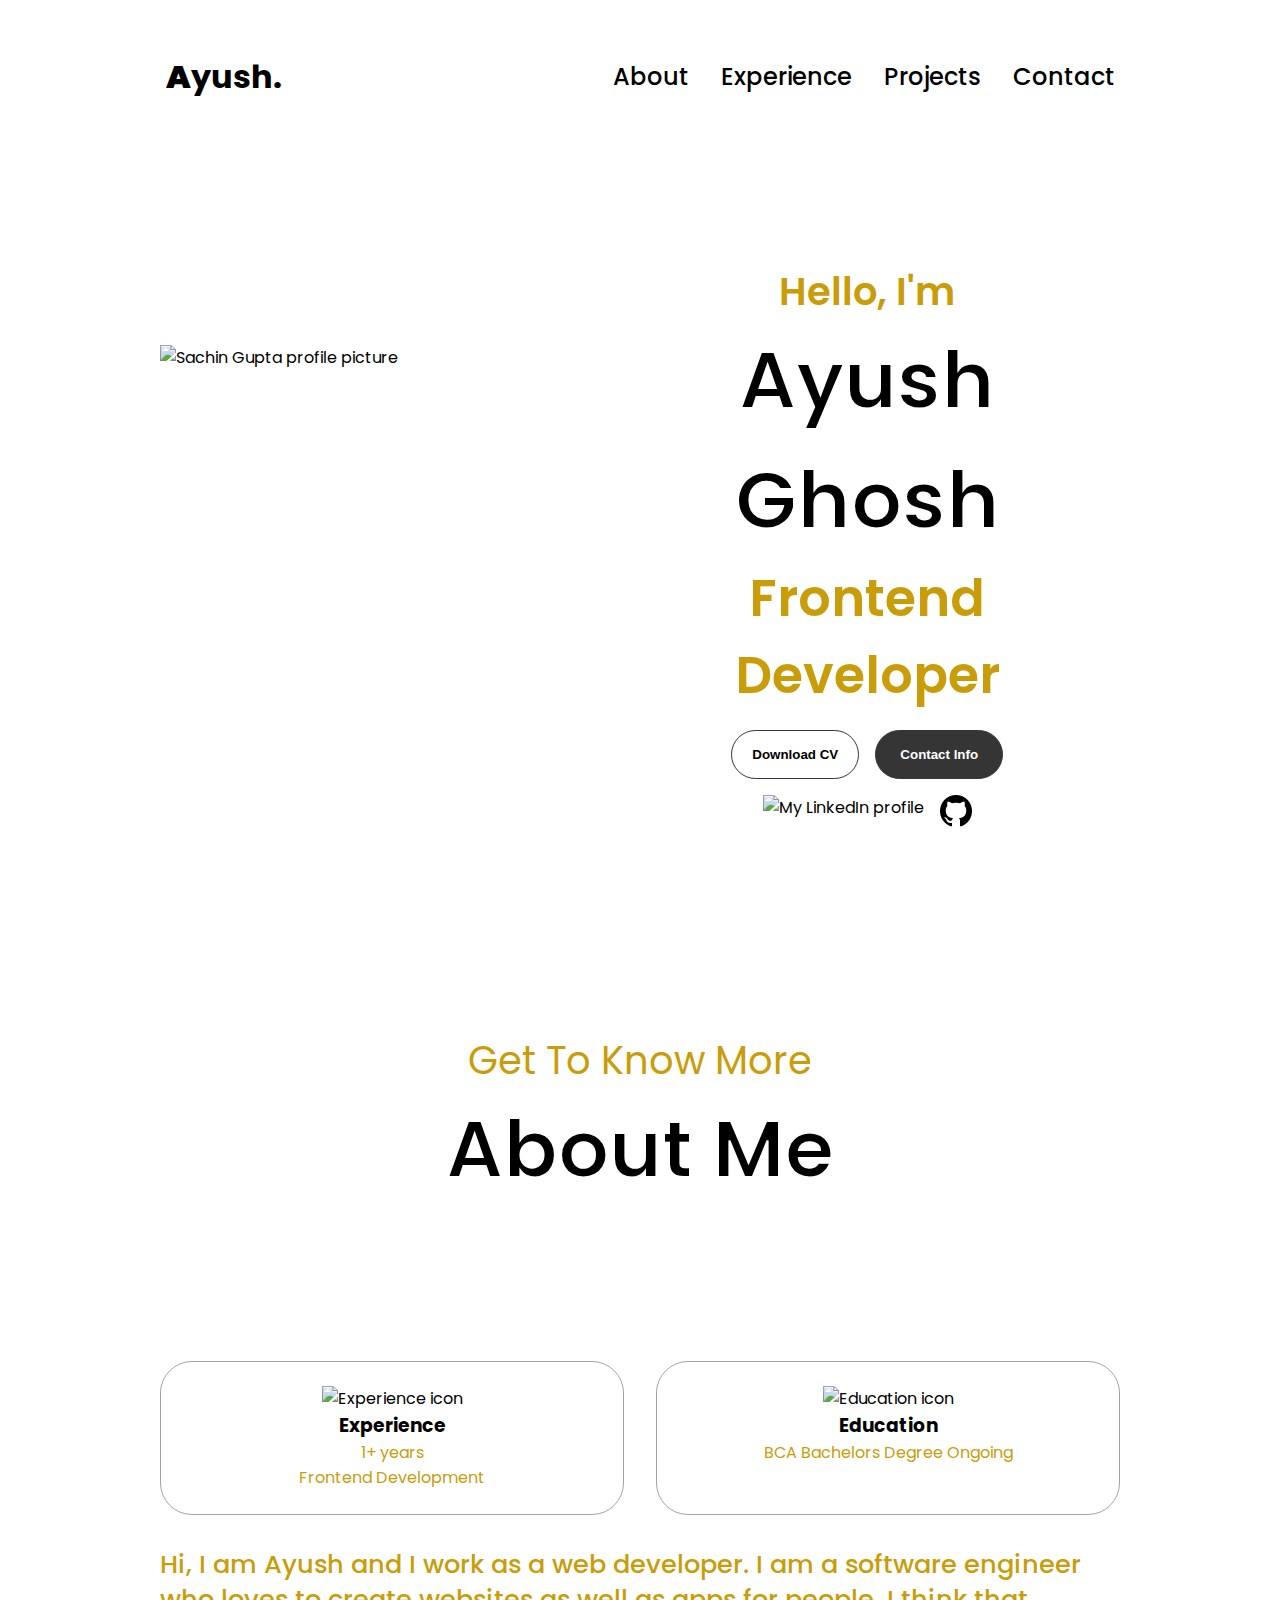
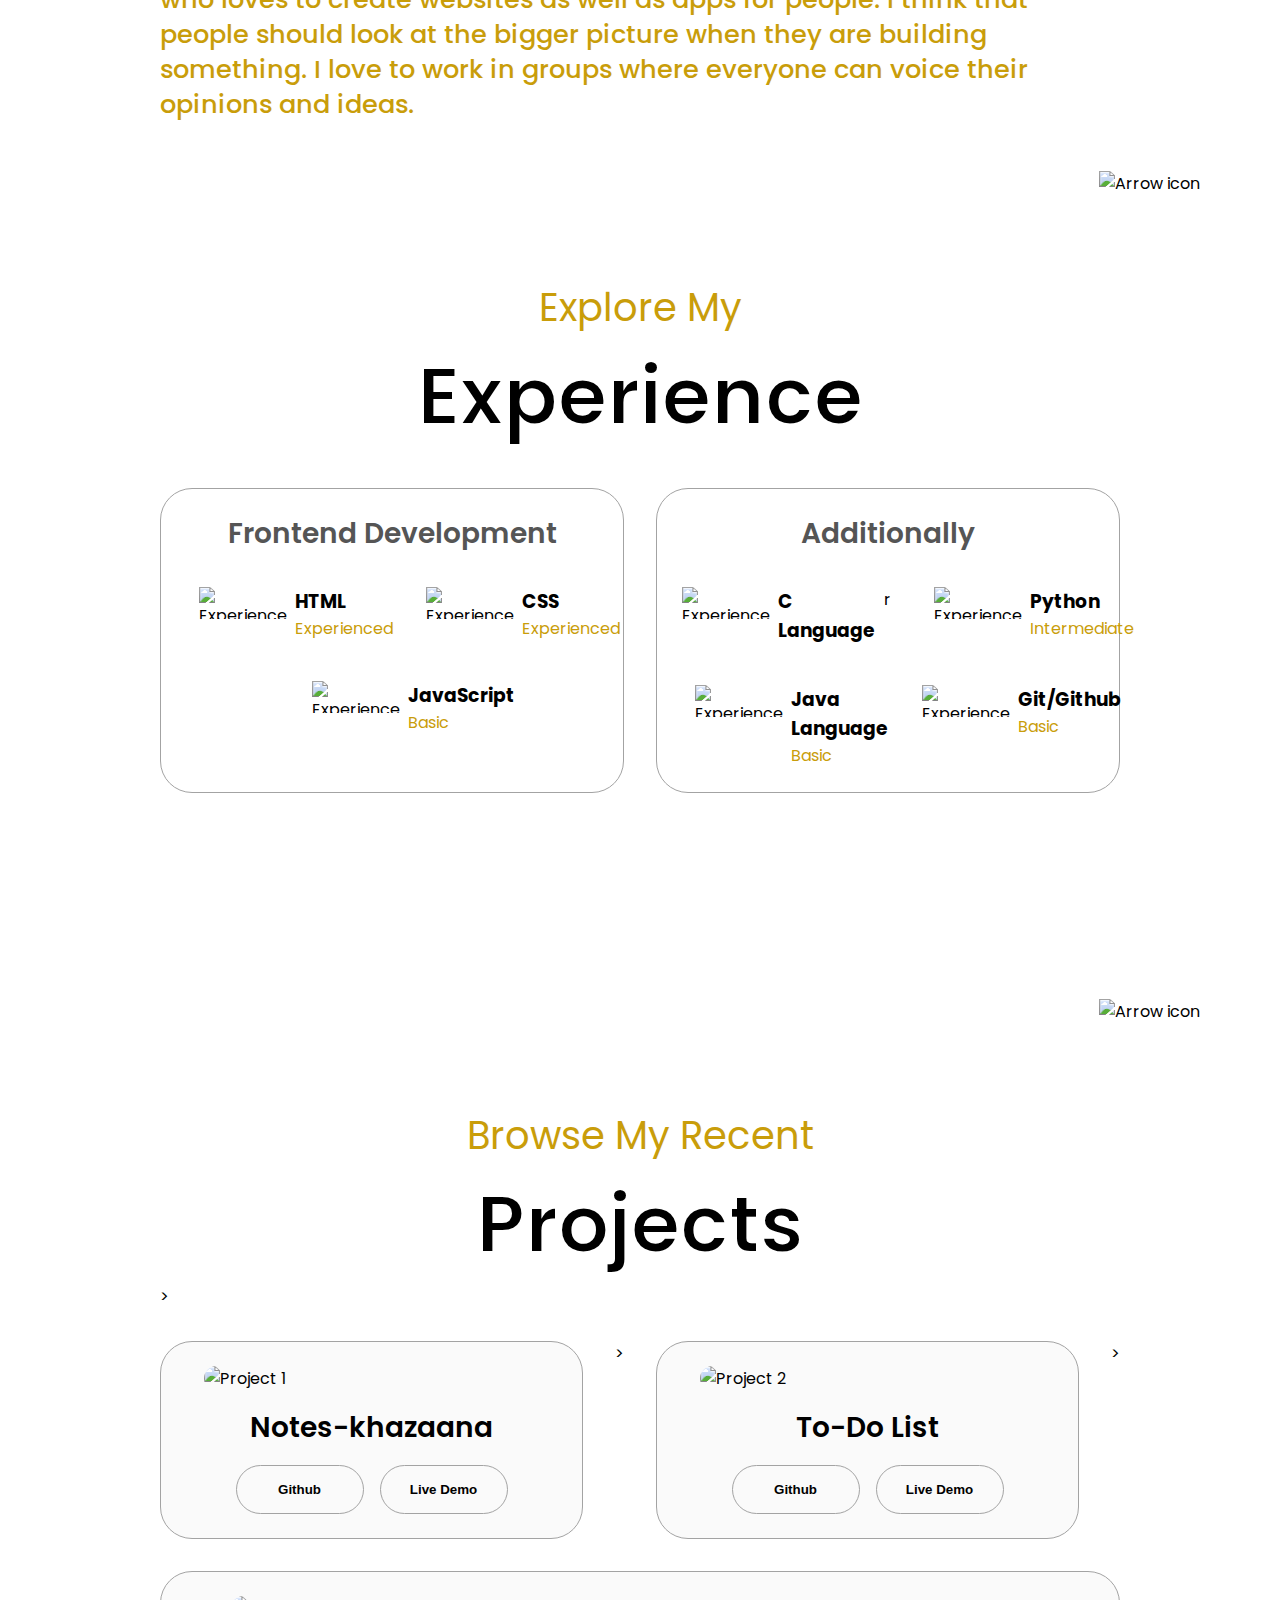
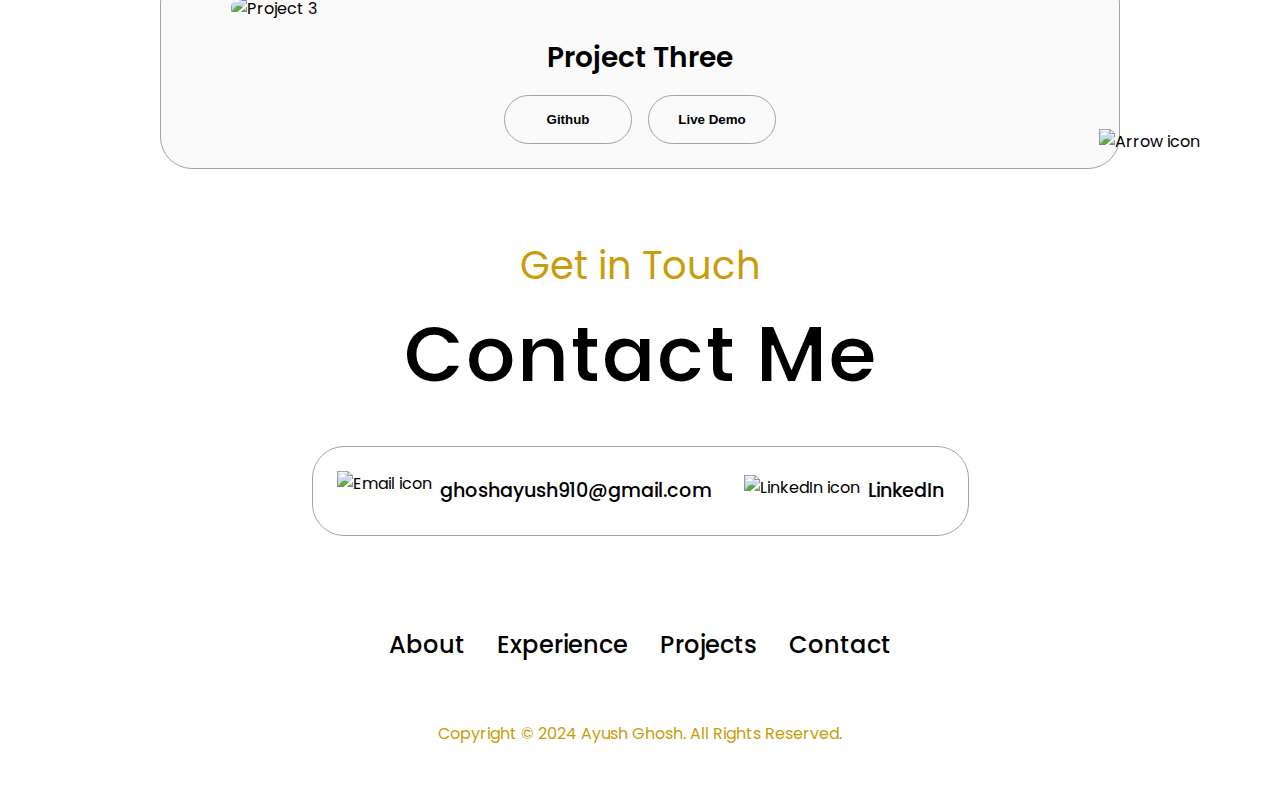
==== index.html @ 31e2c4da "Add files via upload" ====
<!DOCTYPE html>
<html lang="en">
  <head>
    <meta charset="UTF-8" />
    <meta http-equiv="X-UA-Compatible" content="IE=edge" />
    <meta name="viewport" content="width=device-width, initial-scale=1.0" />
    <title>My Portfolio</title>
    <link rel="stylesheet" href="style.css" />
    <link rel="stylesheet" href="mediaqueries.css" />
  </head>
  <body>
    <nav id="desktop-nav">
      <!-- <img  src="image2/protfolio.png" alt="logo"> -->
      <div class="logo"><b>A</b>yush.</div>
      <div>
        <ul class="nav-links">
          <li><a href="#about">About</a></li>
          <li><a href="#experience">Experience</a></li>
          <li><a href="#projects">Projects</a></li>
          <li><a href="#contact">Contact</a></li>
        </ul>
      </div>
    </nav>
    <nav id="hamburger-nav">
      <div class="logo"><b>A</b>yush.</div>
      <div class="hamburger-menu">
        <div class="hamburger-icon" onclick="toggleMenu()">
          <span></span>
          <span></span>
          <span></span>
        </div>
        <div class="menu-links">
          <li><a href="#about" onclick="toggleMenu()">About</a></li>
          <li><a href="#experience" onclick="toggleMenu()">Experience</a></li>
          <li><a href="#projects" onclick="toggleMenu()">Projects</a></li>
          <li><a href="#contact" onclick="toggleMenu()">Contact</a></li>
        </div>
      </div>
    </nav>
    <section id="profile">
      <div class="section__pic-container">
        <img src="image2/logo3.png" alt="Sachin Gupta profile picture" />
      </div>
      <div class="section__text">
        <p class="section__text__p1">Hello, I'm</p>
        <h1 class="title">Ayush Ghosh</h1>
        <p class="section__text__p2">Frontend Developer</p>
        <div class="btn-container">
          <button
            class="btn btn-color-2"
            onclick="window.open()"  >
            Download CV
          </button>
          <button class="btn btn-color-1" onclick="location.href='./#contact'">
            Contact Info
          </button>
        </div>
        <div id="socials-container">
          <img
            src="linkedin.png"
            alt="My LinkedIn profile"
            class="icon"
            onclick="location.href='https://linkedin.com/in/ayush-ghosh-9659772b0'"
          />
          <img
            src="github.png"
            alt="My Github profile"
            class="icon"
            onclick="location.href='https://github.com/ayushghosh-123'"
          />
        </div>
      </div>
    </section>
    <section id="about">
      <p class="section__text__p1">Get To Know More</p>
      <h1 class="title">About Me</h1>
      <div class="section-container">
        <div class="about-details-container">
          <div class="about-containers">
            <div class="details-container">
              <img
                src="experience.png"
                alt="Experience icon"
                class="icon"
              />
              <h3>Experience</h3>
              <p>1+ years <br />Frontend Development</p>
            </div>
            <div class="details-container">
              <img
                src="education.png"
                alt="Education icon"
                class="icon"
              />
              <h3>Education</h3>
              <p> BCA Bachelors Degree Ongoing</p>
            </div>
          </div>
          <div class="text-container">
            <p>
              Hi, I am Ayush and I work as a web developer. I am a software engineer who loves to create websites as well as apps for people. I think that people should look at the bigger picture when they are building something. I love to work in groups where everyone can voice their opinions and ideas.
            </p>
          </div>
        </div>
      </div>
      <img
        src="arrow.png"
        alt="Arrow icon"
        class="icon arrow"
        onclick="location.href='./#experience'"
      />
    </section>
    <section id="experience">
      <p class="section__text__p1">Explore My</p>
      <h1 class="title">Experience</h1>
      <div class="experience-details-container">
        <div class="about-containers">
          <div class="details-container">
            <h2 class="experience-sub-title">Frontend Development</h2>
            <div class="article-container">
              <article>
                <img
                  src="image2/html-5 (1).png"
                  alt="Experience icon"
                  class="icon"
                />
                <div>
                  <h3>HTML</h3>
                  <p>Experienced</p>
                </div>
              </article>
              <article>
                <img
                  src="image2/css.png"
                  alt="Experience icon"
                  class="icon"
                />
                <div>
                  <h3>CSS</h3>
                  <p>Experienced</p>
                </div>
              </article>
              <article>
                <img
                  src="image2/javascript.png"
                  alt="Experience icon"
                  class="icon"
                />
                <div>
                  <h3>JavaScript</h3>
                  <p>Basic</p>
                </div>
              </article>
            </div>
          </div>
          <div class="details-container">
            <h2 class="experience-sub-title">Additionally</h2>
            <div class="article-container">
              <article>
                <img
                  src="image2/cprogram.png"
                  alt="Experience icon"
                  class="icon"
                />
                <div>
                  <h3>C Language</h3>
                </div>
              </article>r
              <article>
                <img
                  src="image2/python.png"
                  alt="Experience icon"
                  class="icon"
                />
                <div>
                  <h3>Python</h3>
                  <p>Intermediate</p>
                </div>
              </article>
              <article>
                <img
                  src="image2/java.webp"
                  alt="Experience icon"
                  class="icon"
                />
                <div>
                  <h3>Java Language</h3>
                  <p>Basic</p>
                </div>
              </article>
              <article>
                <img
                  src="image2/github.png"
                  alt="Experience icon"
                  class="icon"
                />
                <div>
                  <h3>Git/Github</h3>
                  <p>Basic</p>
                </div>
              </article>
            </div>
          </div>
        </div>
      </div>
      <img
        src="arrow.png"
        alt="Arrow icon"
        class="icon arrow"
        onclick="location.href='./#projects'"
      />
    </section>
    <section id="projects">
      <p class="section__text__p1">Browse My Recent</p>
      <h1 class="title">Projects</h1>
        
      <!--Project 1-->>
      
      <div class="experience-details-container">
        <div class="about-containers">
          <div class="details-container color-container">
            <div class="article-container">
              <img
                src="image2/project2.png"
                alt="Project 1"
                class="project-img"
              />
            </div>
            <h2 class="experience-sub-title project-title">Notes-khazaana</h2>
            <div class="btn-container">
              <button
                class="btn btn-color-2 project-btn"
                onclick="location.href='https://github.com/ayushghosh-123/notes-khazaana?tab=readme-ov-file'"
              >
                Github
              </button>
              <button
                class="btn btn-color-2 project-btn"
                onclick="location.href='https://notes-khazaana.onrender.com/'"
              >
                Live Demo
              </button>
            </div>
          </div>

            <!--Project 2-->>
          
          <div class="details-container color-container">
            <div class="article-container">
              <img
                src="image2/project3.webp"
                alt="Project 2"
                class="project-img"
              />
            </div>
            <h2 class="experience-sub-title project-title">To-Do List</h2>
            <div class="btn-container">
              <button
                class="btn btn-color-2 project-btn"
                onclick="location.href='https://github.com/ayushghosh-123/daily-work'"
              >
                Github
              </button>
              <button
                class="btn btn-color-2 project-btn"
                onclick="location.href='https://daily-work-1.onrender.com'"
              >
                Live Demo
              </button>
            </div>
          </div>

            <!--Project 3-->>

          <div class="details-container color-container">
            <div class="article-container">
              <img
                src="WhatsApp Image 2024-02-17 at 21.38.02_b5d3cdd1.jpg"
                alt="Project 3"
                class="project-img"
              />
            </div>
            <h2 class="experience-sub-title project-title">Project Three</h2>
            <div class="btn-container">
              <button
                class="btn btn-color-2 project-btn"
                onclick="location.href='https://github.com/Sachin08112004/my-portfolio.git'"
              >
                Github
              </button>
              <button
                class="btn btn-color-2 project-btn"
                onclick="location.href='https://sachin08112004.github.io/My-Portfolio/'"
              >
                Live Demo
              </button>
            </div>
          </div>
        </div>
      </div>
      <img
        src="arrow.png"
        alt="Arrow icon"
        class="icon arrow"
        onclick="location.href='./#contact'"
      />
    </section>
   
    <section id="contact">
      <p class="section__text__p1">Get in Touch</p>
      <h1 class="title">Contact Me</h1>
      <div class="contact-info-upper-container">
        <div class="contact-info-container">
          <img
            src="email.png"
            alt="Email icon"
            class="icon contact-icon email-icon"
          />
          <p><a href="mailto:codeayush2190@gmail.com">ghoshayush910@gmail.com</a></p>
        </div>
        <div class="contact-info-container">
          <img
            src="linkedin.png"
            alt="LinkedIn icon"
            class="icon contact-icon"
          />
          <p><a href="https://www.linkedin.com/in/ayush-ghosh-9659772b0/">LinkedIn</a></p>
        </div>
      </div>
    </section>
    <footer>
      <nav>
        <div class="nav-links-container">
          <ul class="nav-links">
            <li><a href="#about">About</a></li>
            <li><a href="#experience">Experience</a></li>
            <li><a href="#projects">Projects</a></li>
            <li><a href="#contact">Contact</a></li>
          </ul>
        </div>
      </nav>
      <p>Copyright &#169; 2024 Ayush Ghosh. All Rights Reserved.</p>
    </footer>
    <script src="script.js"></script>
  </body>
</html>
---- style.css ----
/* GENERAL */

@import url("https://fonts.googleapis.com/css2?family=Poppins:wght@300;400;500;600&display=swap");

* {
  margin: 0;
  padding: 0;
  box-sizing: border-box;
}

body {
  font-family: "Poppins", sans-serif;
  background-color: white;
  /* background: linear-gradient(rgba(139, 41, 196, 0.796),rgb(29, 47, 128)) */

}

html {
  scroll-behavior: smooth;
}

p {
  color: rgb(201, 157, 10);
}

/* TRANSITION */

a,
.btn {
  transition: all 300ms ease;
}

/* DESKTOP NAV */

nav,
.nav-links {
  display: flex;
}

nav {
  justify-content: space-around;
  align-items: center;
  height: 17vh;
}

.nav-links {
  gap: 2rem;
  list-style: none;
  font-size: 1.5rem;
}

a {
  color: black;
  text-decoration: none;
  text-decoration-color: white;
  font-weight: 500;
  
}

a:hover {
  /* text-shadow: 3px 3px 5px rgba(165, 13, 13, 0.775); */
  text-underline-offset: 1rem;
  text-decoration-color: rgb(181, 181, 181);
}

.logo {
  font-size: 2rem;
  font-weight: bold;

}



/* HAMBURGER MENU */

#hamburger-nav {
  display: none;
}

.hamburger-menu {
  position: relative;
  display: inline-block;
}

.hamburger-icon {
  display: flex;
  flex-direction: column;
  justify-content: space-between;
  height: 24px;
  width: 30px;
  cursor: pointer;
}

.hamburger-icon span {
  width: 100%;
  height: 2px;
  background-color: black;
  transition: all 0.3 ease-in-out;
}

.menu-links {
  position: absolute;
  top: 100%;
  right: 0;
  background-color: white;
  width: fit-content;
  max-height: 0;
  overflow: hidden;
  transition: all 0.3 ease-in-out;
}

.menu-links a {
  display: block;
  padding: 10px;
  text-align: center;
  font-size: 1.5rem;
  color: black;
  text-decoration: none;
  transition: all 0.3 ease-in-out;
}

.menu-links li {
  list-style: none;
}

.menu-links.open {
  max-height: 300px;
}

.hamburger-icon.open span:first-child {
  transform: rotate(45deg) translate(10px, 5px);
}

.hamburger-icon.open span:nth-child(2) {
  opacity: 0;
}

.hamburger-icon.open span:last-child {
  transform: rotate(-45deg) translate(10px, -5px);
}

.hamburger-icon span:first-child {
  transform: none;
}

.hamburger-icon span:first-child {
  opacity: 1;
}

.hamburger-icon span:first-child {
  transform: none;
}

/* SECTIONS */

section {
  padding-top: 4vh;
  height: 92vh;
  margin: 0 10rem;
  box-sizing: border-box;
  min-height: fit-content;
}

.section-container {
  display: flex;
}

/* PROFILE SECTION */

#profile {
  display: flex;
  justify-content: center;
  gap: 5rem;
  height: 80vh;
}



.section__pic-container {
  display: flex;
  height: 400px;
  width: 400px;
  border-radius: 70%;
  margin: auto 0;
}
.section__pic-container::after {
  content:'';
  position:absolute;
  width:400px ;
  translate: -50%  -50%;
}

.section__text {
  align-self: center;
  text-align: center;
}

.section__text p {
  font-weight: 600;
}

.section__text__p1 {
  text-align: center;
  font-size: 3vw;
}

.section__text__p2 {
  font-size: 4vw;
  margin-bottom: 1rem;
}

.title {
  font-size: 5rem;
  text-align: center;
  font-weight: 600;
  -webkit-text-stroke: 2px white ;
}

/* .title:hover {
  text-shadow: 3px 3px rgba(226, 132, 25, 0.877), 0 0 25px orange, 0 0 5px darkorange;
} */

.section__text__p2:hover {
  -webkit-text-stroke: 2px black;
  color: transparent;
  font-weight: 600;
  transition: 0.5s;
}

#socials-container {
  display: flex;
  justify-content: center;
  margin-top: 1rem;
  gap: 1rem;
}

/* ICONS */

.icon {
  cursor: pointer;
  height: 2rem;
}

/* BUTTONS */

.btn-container {
  display: flex;
  justify-content: center;
  gap: 1rem;
}

.btn {
  font-weight: 600;
  transition: all 300ms ease;
  padding: 1rem;
  width: 8rem;
  border-radius: 2rem;
}

.btn-color-1,
.btn-color-2 {
  border: rgb(53, 53, 53) 0.1rem solid;
}

.btn-color-1:hover,
.btn-color-2:hover {
  cursor: pointer;
}

.btn-color-1,
.btn-color-2:hover {
  background: rgb(53, 53, 53);
  color: white;
}

.btn-color-1:hover {
  background: rgb(0, 0, 0);
}

.btn-color-2 {
  background: none;
}

.btn-color-2:hover {
  border: rgb(255, 255, 255) 0.1rem solid;
}

.btn-container {
  gap: 1rem;
}

/* ABOUT SECTION */

#about {
  position: relative;
}

.about-containers {
  gap: 2rem;
  margin-bottom: 2rem;
  margin-top: 2rem;
}

.about-details-container {
  justify-content: center;
  flex-direction: column;
}

.about-details-container .text-container {
  font-size: 2vw;
  font-weight: 500;
  line-height: 35px;
}

.about-containers,
.about-details-container {
  display: flex;
}

.about-pic {
  border-radius: 2rem;
}

.arrow {
  position: absolute;
  right: -5rem;
  bottom: 2.5rem;
}

.details-container {
  padding: 1.5rem;
  flex: 1;
  background: white;
  border-radius: 2rem;
  border: rgb(53, 53, 53) 0.1rem solid;
  border-color: rgb(163, 163, 163);
  text-align: center;
}

/* .details-container:hover {
  box-shadow: 20px 20px 60px #00000041,inset -20px -20px 60px #ffffff40;
} */

.section-container {
  gap: 4rem;
  height: 80%;
}


.section__pic-container {
  height: 400px;
  width: 400px;
  margin: auto 0;
}

/* EXPERIENCE SECTION */

#experience {
  position: relative;
}

.experience-sub-title {
  color: rgb(85, 85, 85);
  font-weight: 600;
  font-size: 1.75rem;
  margin-bottom: 2rem;
}

.experience-details-container {
  display: flex;
  justify-content: center;
  flex-direction: column;
}

.article-container {
  display: flex;
  text-align: initial;
  flex-wrap: wrap;
  flex-direction: row;
  gap: 2.5rem;
  justify-content: space-around;
}

article {
  display: flex;
  width: 10rem;
  justify-content: space-around;
  gap: 0.5rem;
}

article .icon {
  cursor: default;
}

/* PROJECTS SECTION */

#projects {
  position: relative;
}

.PART {
  display: flex;
  justify-content: space-between;
  align-items: center;
}

.color-container {
  border-color: rgb(163, 163, 163);
  background: rgb(250, 250, 250);
}

.project-img {
  border-radius: 2rem;
  width: 90%;
  height: 90%;
}

.project-title {
  margin: 1rem;
  color: black;
}

.project-btn {
  color: black;
  border-color: rgb(163, 163, 163);
}

/* CONTACT */

#contact {
  display: flex;
  justify-content: center;
  flex-direction: column;
  height: 98vh;
}

.contact-info-upper-container {
  display: flex;
  justify-content: center;
  border-radius: 2rem;
  border: rgb(53, 53, 53) 0.1rem solid;
  border-color: rgb(163, 163, 163);
  background: (250, 250, 250);
  margin: 2rem auto;
  padding: 0.5rem;
}

/* .contact-info-upper-container:hover {
  box-shadow: 10px 10px 5px rgba(134, 125, 125, 0.821);
} */

.contact-info-container {
  display: flex;
  align-items: center;
  justify-content: center;
  gap: 0.5rem;
  margin: 1rem;
}

.contact-info-container p {
  font-size: larger;
}

.contact-icon {
  cursor: default;
}

.email-icon {
  height: 2.5rem;
}

/* FOOTER SECTION */

footer {
  height: 26vh;
  margin: 0 1rem;
}

footer p {
  text-align: center;
}

.nav-links a {
  text-decoration: none;
}
---- mediaqueries.css ----
@media screen and (max-width: 1400px) {
  #profile {
    height: 83vh;
    margin-bottom: 6rem;
  }
  .about-containers {
    flex-wrap: wrap;
  }
  #contact,
  #projects {
    height: fit-content;
  }
}

@media screen and (max-width: 1200px) {
  #desktop-nav {
    display: none;
  }
  #hamburger-nav {
    display: flex;
  }
  #experience,
  .experience-details-container {
    margin-top: 2rem;
  }
  #profile,
  .section-container {
    display: block;
  }
  .arrow {
    display: none;
  }
  section,
  .section-container {
    height: fit-content;
  }
  section {
    margin: 0 5%;
  }
  .section__pic-container {
    width: 275px;
    height: 275px;
    margin: 0 auto 2rem;
  }
  .about-containers {
    margin-top: 0;
  }
}

@media screen and (max-width: 600px) {
  #contact,
  footer {
    height: 40vh;
  }
  #profile {
    height: 83vh;
    margin-bottom: 0;
  }
  article {
    font-size: 1rem;
  }
  footer nav {
    height: fit-content;
    margin-bottom: 2rem;
  }
  .about-containers,
  .contact-info-upper-container,
  .btn-container {
    flex-wrap: wrap;
  }
  .contact-info-container {
    margin: 0;
    gap:21px;
  }
  .contact-info-container p,
  .nav-links li a {
    font-size: 1rem;
  }
  .experience-sub-title {
    font-size: 1.25rem;
  }
  .logo {
    font-size: 1.5rem;
  }
  .nav-links {
    flex-direction: column;
    gap: 0.5rem;
    text-align: center;
  }
  .section__pic-container {
    width: auto;
    height: 46vw;
    justify-content: center;
  }
  .section__text__p2 {
    font-size: 1.25rem;
  }
  .title {
    font-size: 2rem;
  }
  .text-container {
    text-align: justify;
  }
}
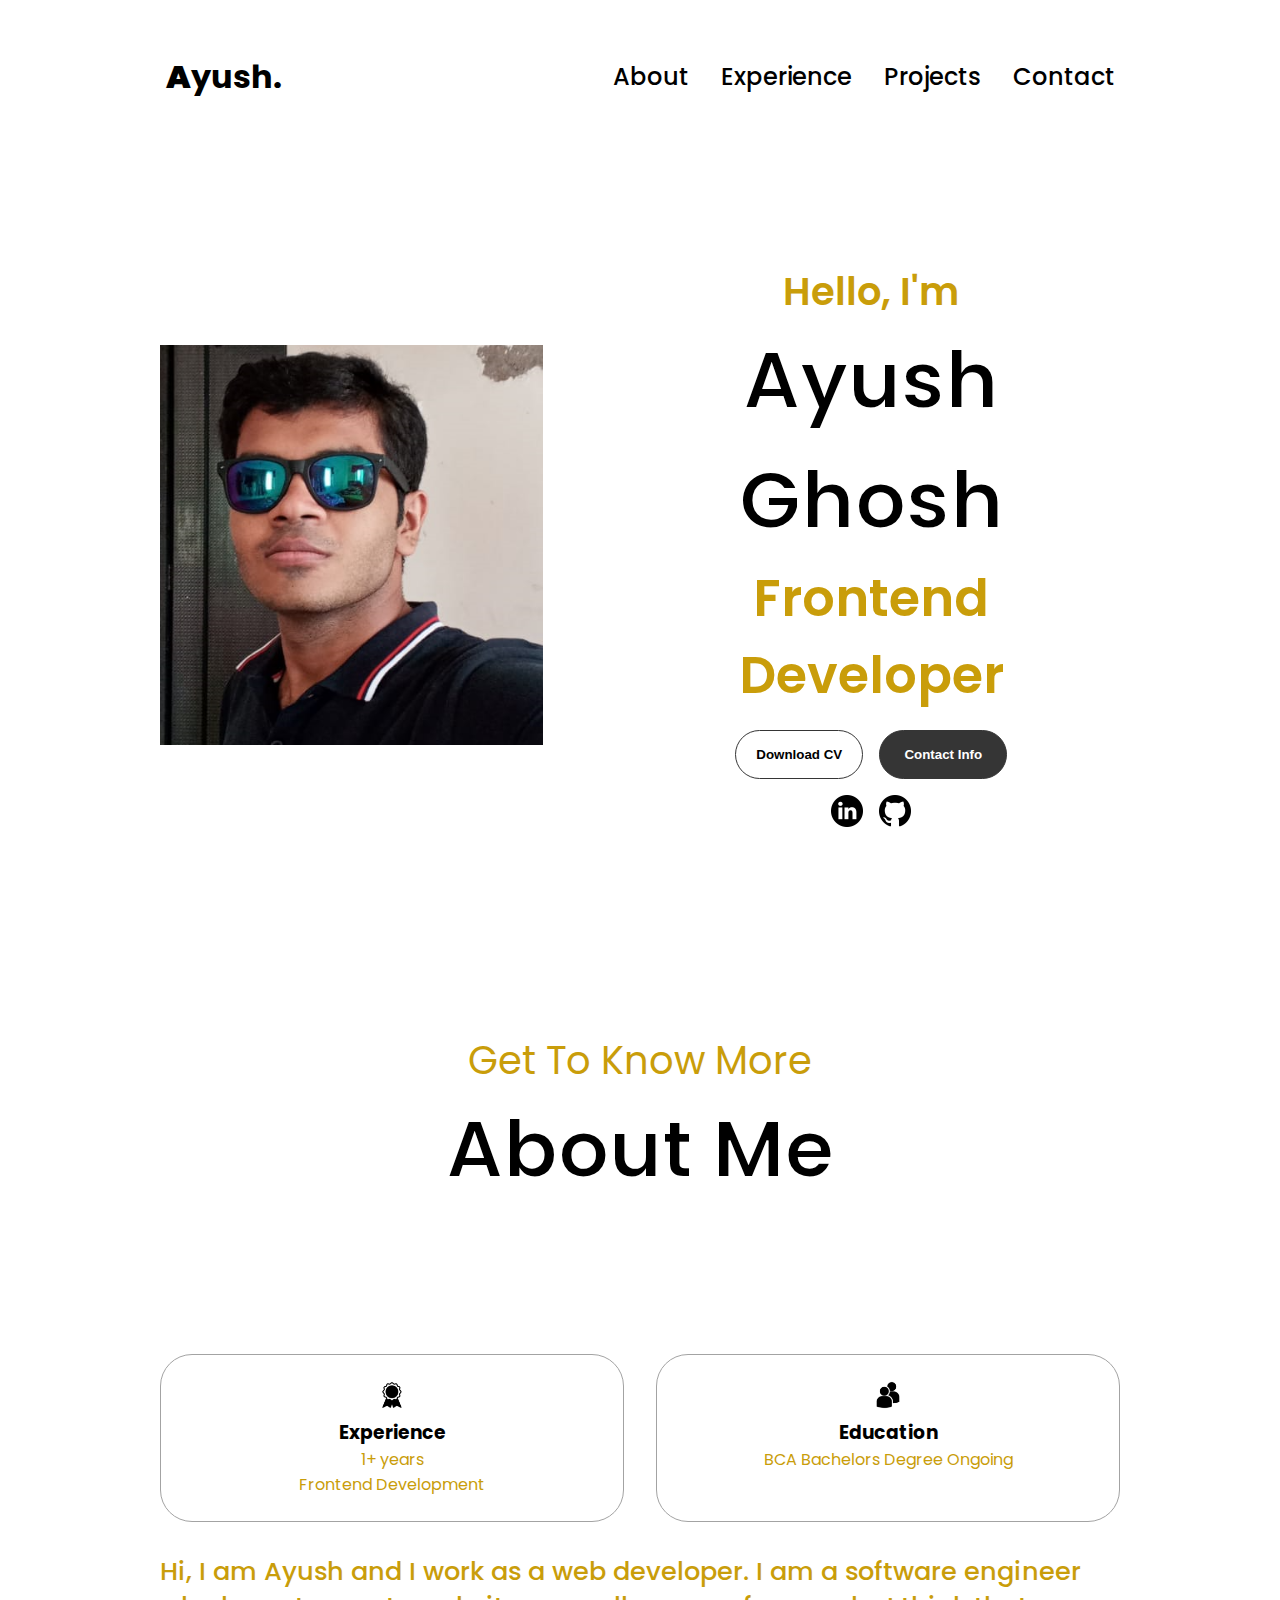
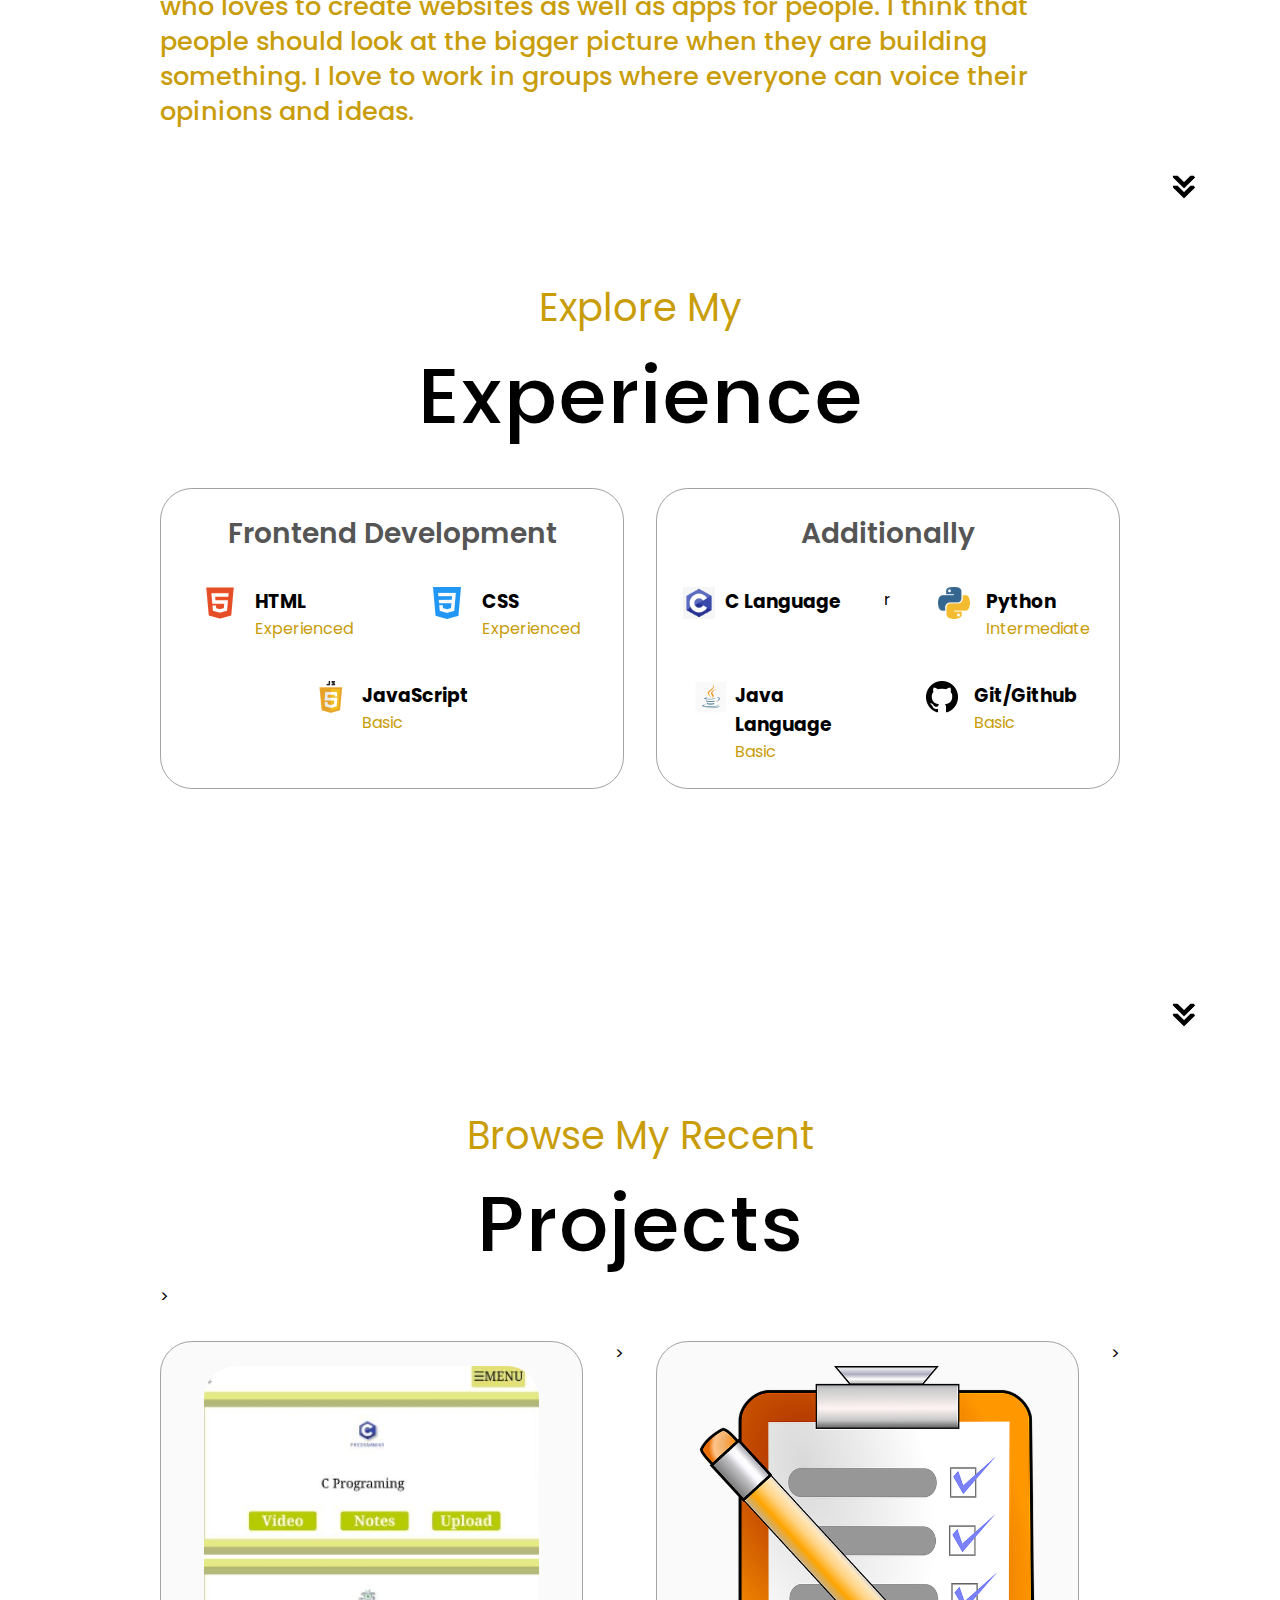
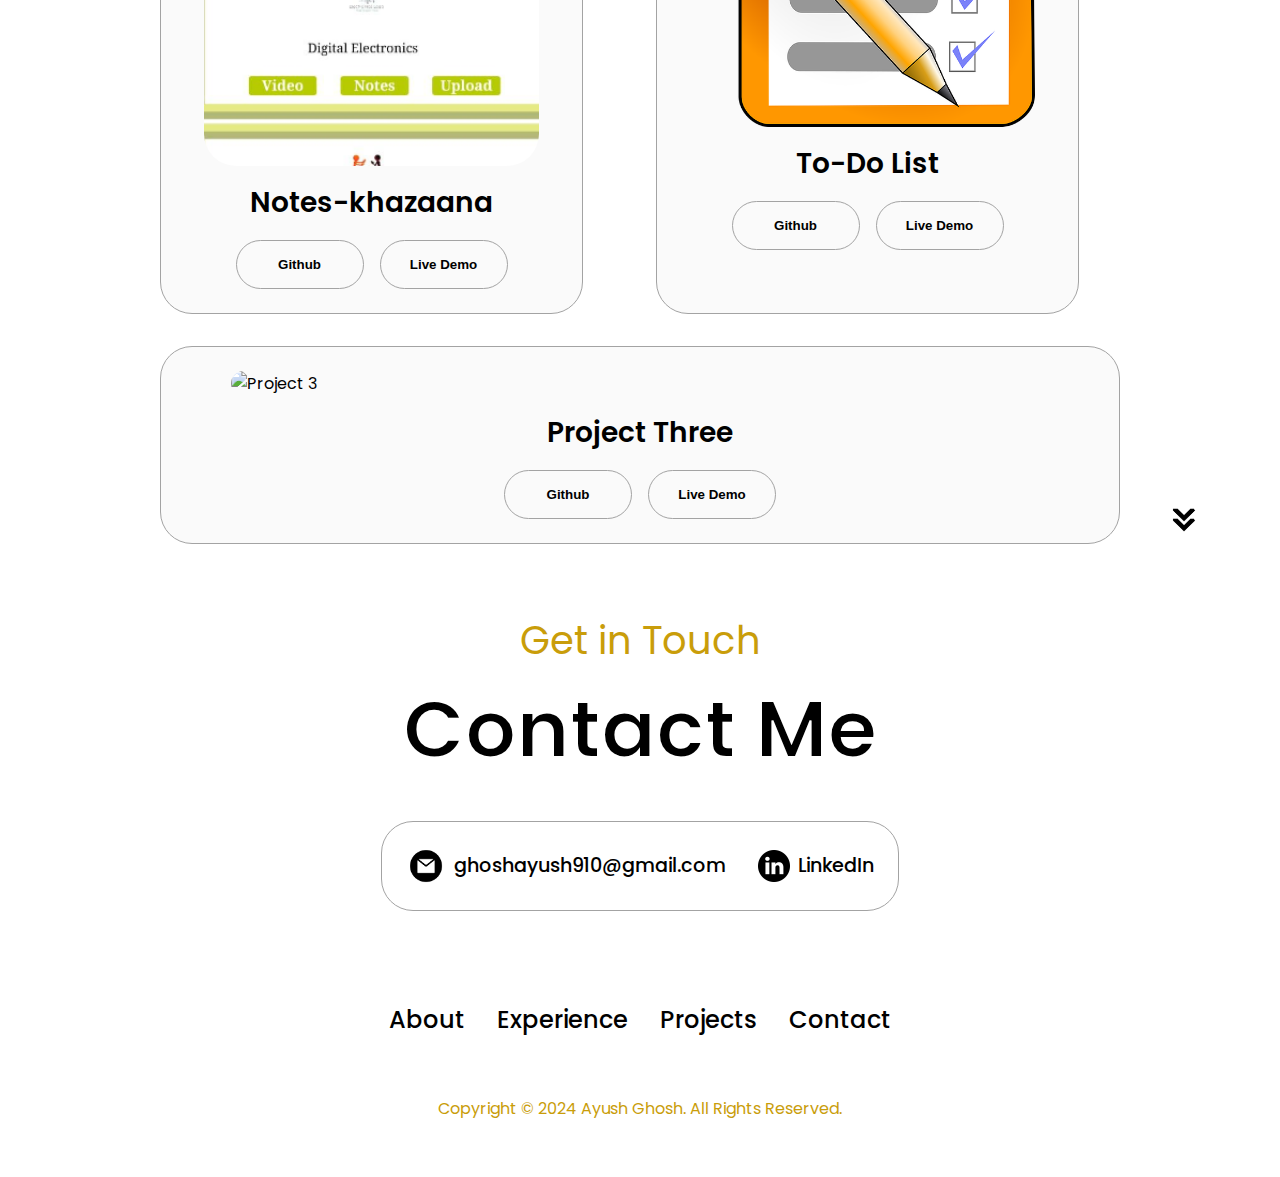
==== commit 574e3957: "changes occurs" ====
--- a/index.html
+++ b/index.html
@@ -10,7 +10,7 @@
   </head>
   <body>
     <nav id="desktop-nav">
-      <!-- <img  src="image2/protfolio.png" alt="logo"> -->
+      <!-- <img  src="protfolio.png" alt="logo"> -->
       <div class="logo"><b>A</b>yush.</div>
       <div>
         <ul class="nav-links">
@@ -39,7 +39,7 @@
     </nav>
     <section id="profile">
       <div class="section__pic-container">
-        <img src="image2/logo3.png" alt="Sachin Gupta profile picture" />
+        <img src="logo3.png" alt="Sachin Gupta profile picture" />
       </div>
       <div class="section__text">
         <p class="section__text__p1">Hello, I'm</p>
@@ -120,7 +120,7 @@
             <div class="article-container">
               <article>
                 <img
-                  src="image2/html-5 (1).png"
+                  src="html-5 (1).png"
                   alt="Experience icon"
                   class="icon"
                 />
@@ -131,7 +131,7 @@
               </article>
               <article>
                 <img
-                  src="image2/css.png"
+                  src="css.png"
                   alt="Experience icon"
                   class="icon"
                 />
@@ -142,7 +142,7 @@
               </article>
               <article>
                 <img
-                  src="image2/javascript.png"
+                  src="javascript.png"
                   alt="Experience icon"
                   class="icon"
                 />
@@ -158,7 +158,7 @@
             <div class="article-container">
               <article>
                 <img
-                  src="image2/cprogram.png"
+                  src="cprogram.png"
                   alt="Experience icon"
                   class="icon"
                 />
@@ -168,7 +168,7 @@
               </article>r
               <article>
                 <img
-                  src="image2/python.png"
+                  src="python.png"
                   alt="Experience icon"
                   class="icon"
                 />
@@ -179,7 +179,7 @@
               </article>
               <article>
                 <img
-                  src="image2/java.webp"
+                  src="java.webp"
                   alt="Experience icon"
                   class="icon"
                 />
@@ -190,7 +190,7 @@
               </article>
               <article>
                 <img
-                  src="image2/github.png"
+                  src="github.png"
                   alt="Experience icon"
                   class="icon"
                 />
@@ -221,7 +221,7 @@
           <div class="details-container color-container">
             <div class="article-container">
               <img
-                src="image2/project2.png"
+                src="project2.png"
                 alt="Project 1"
                 class="project-img"
               />
@@ -248,7 +248,7 @@
           <div class="details-container color-container">
             <div class="article-container">
               <img
-                src="image2/project3.webp"
+                src="project3.webp"
                 alt="Project 2"
                 class="project-img"
               />
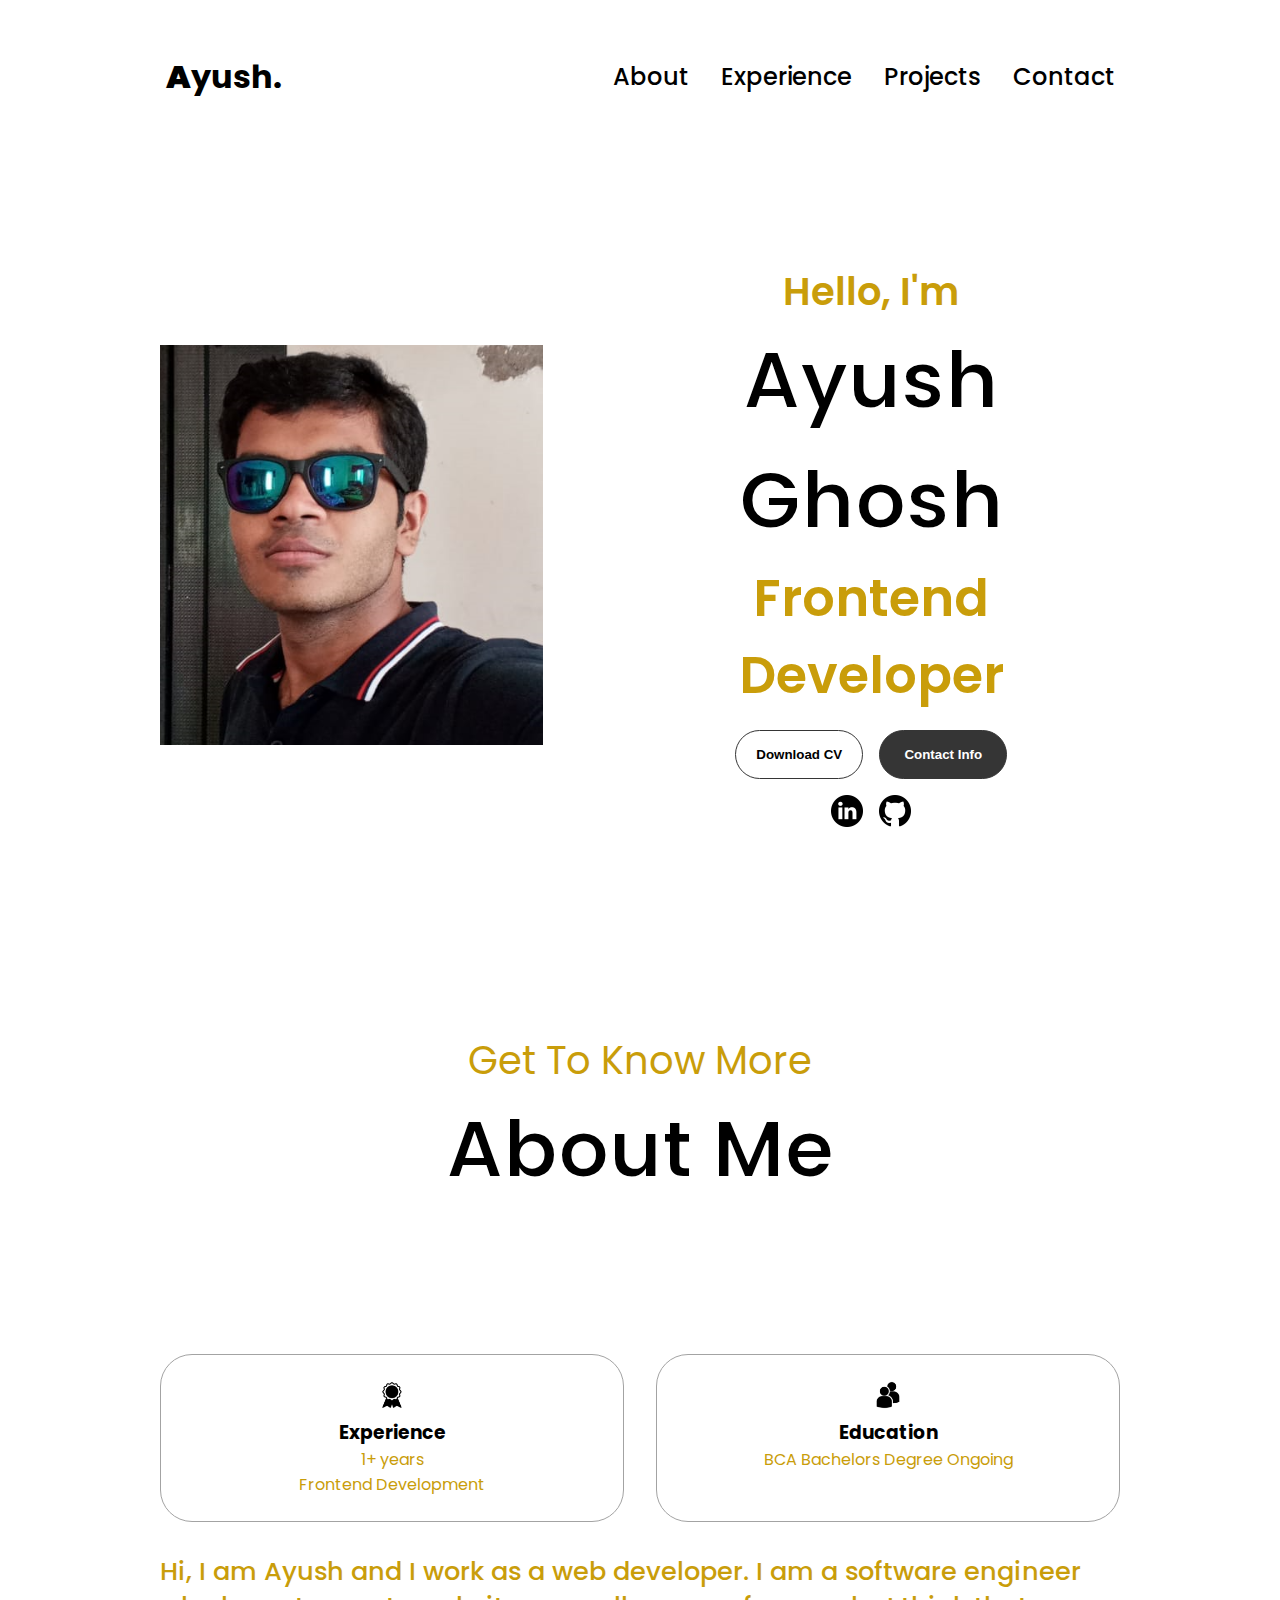
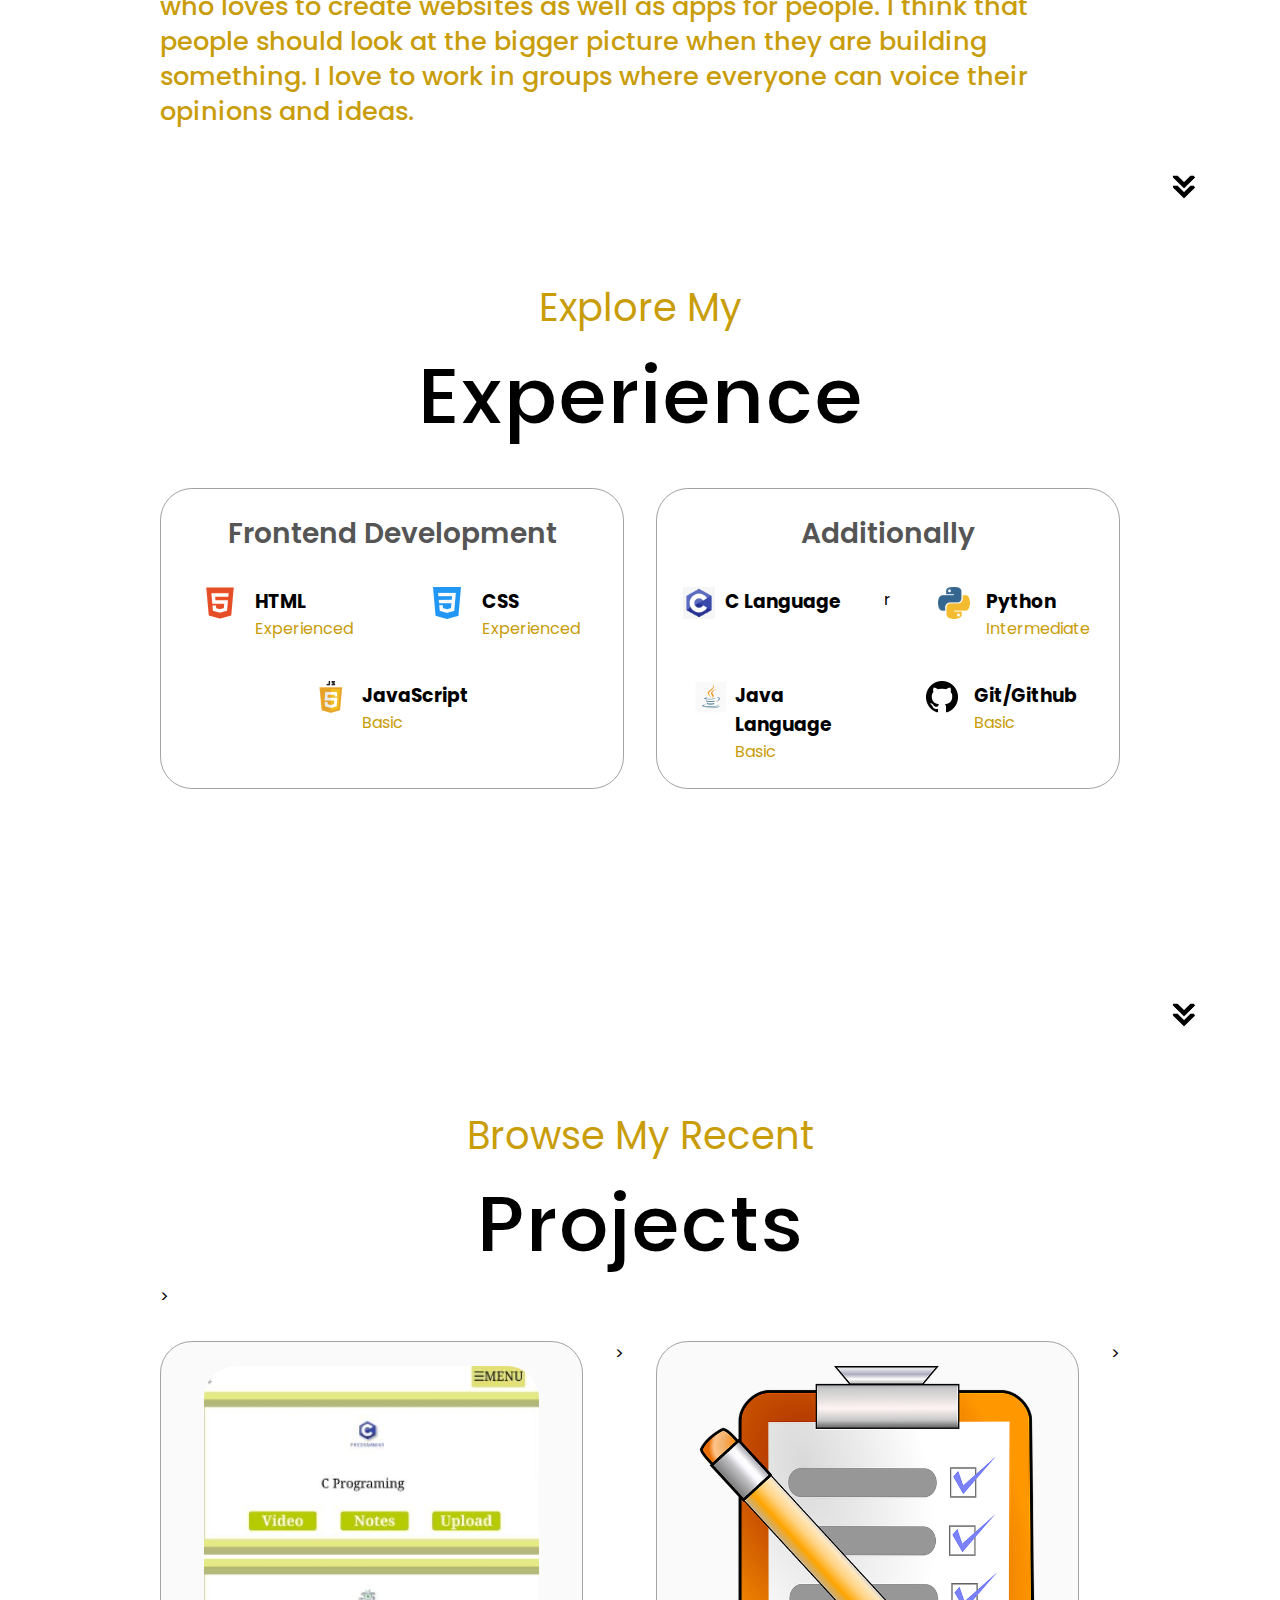
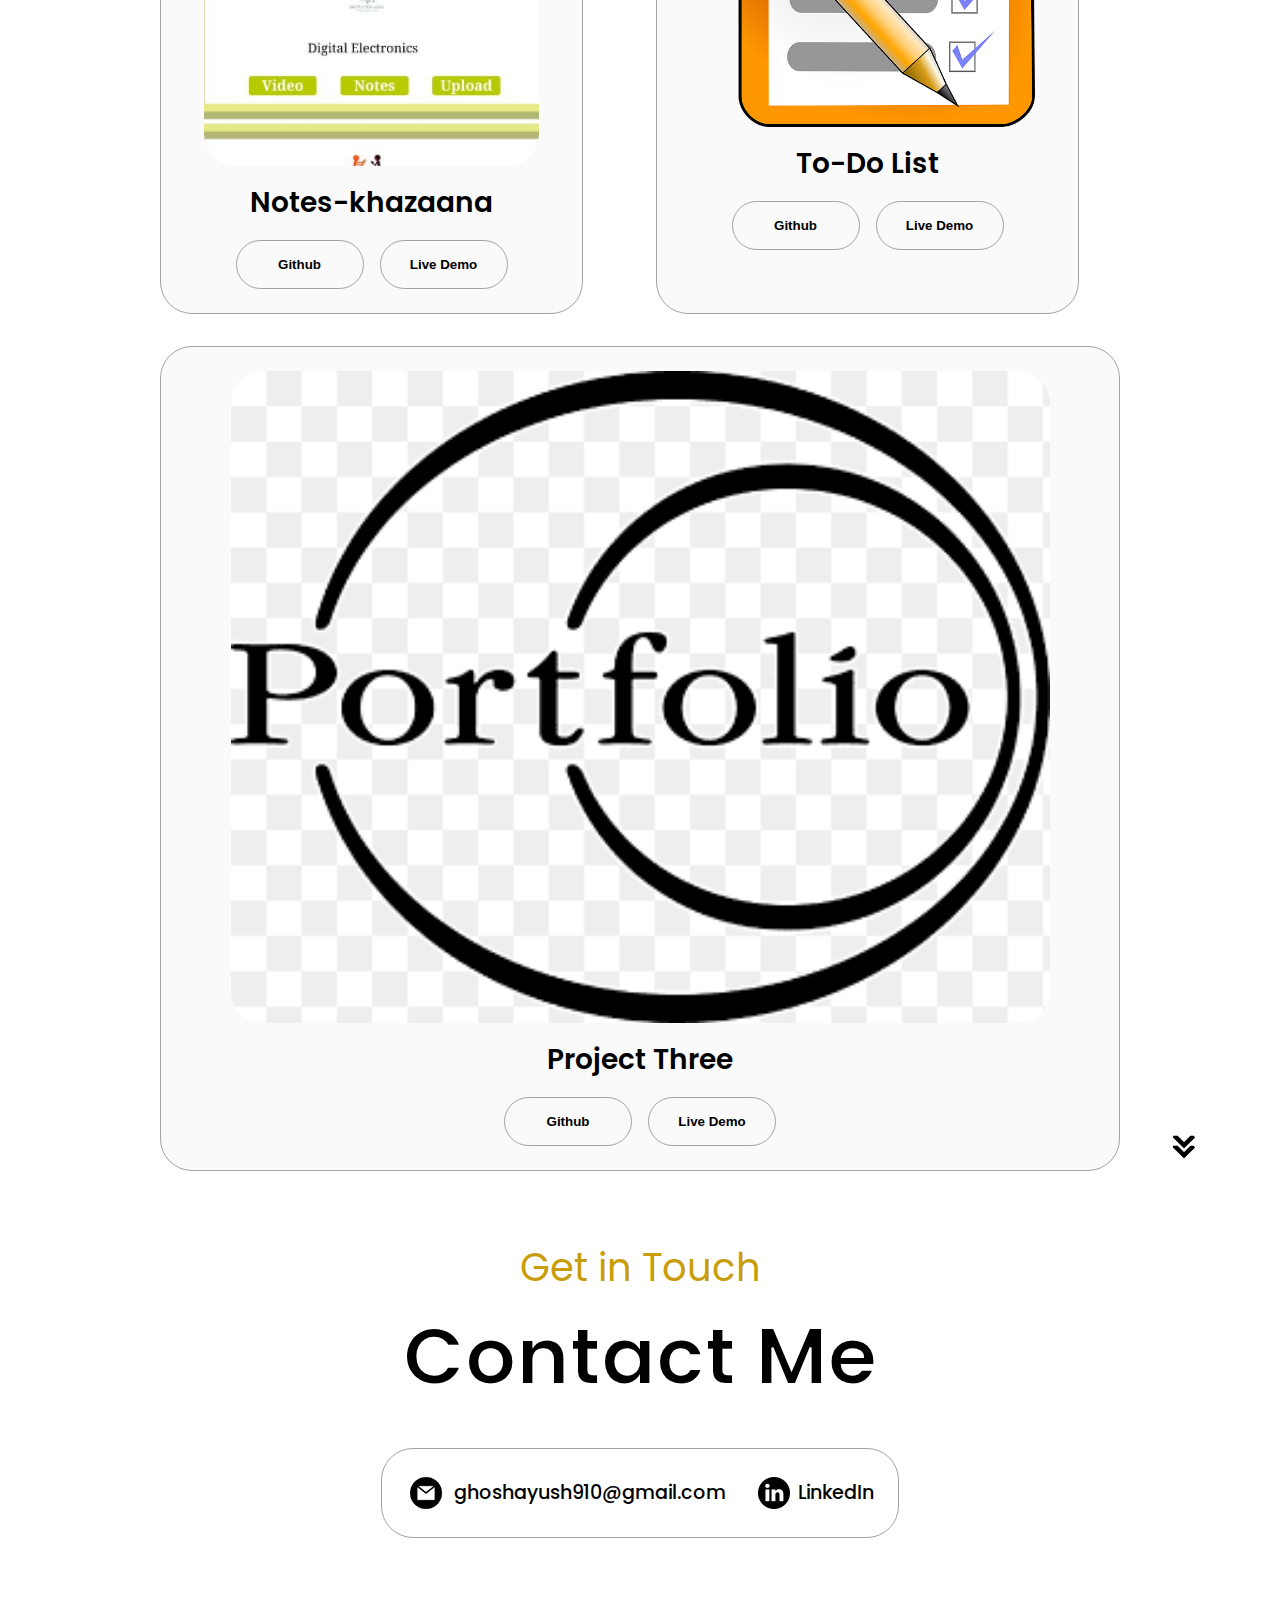
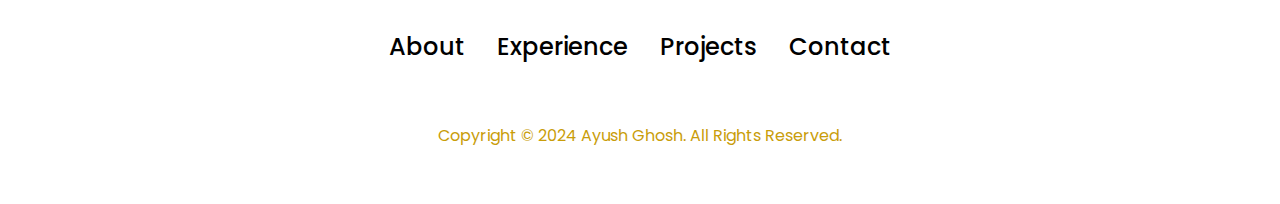
==== commit c9cf1d14: "something changes ocuurs" ====
--- a/index.html
+++ b/index.html
@@ -275,7 +275,7 @@
           <div class="details-container color-container">
             <div class="article-container">
               <img
-                src="WhatsApp Image 2024-02-17 at 21.38.02_b5d3cdd1.jpg"
+                src="protfolio.png"
                 alt="Project 3"
                 class="project-img"
               />
@@ -284,13 +284,13 @@
             <div class="btn-container">
               <button
                 class="btn btn-color-2 project-btn"
-                onclick="location.href='https://github.com/Sachin08112004/my-portfolio.git'"
+                onclick="location.href='https://github.com/ayushghosh-123/port'"
               >
                 Github
               </button>
               <button
                 class="btn btn-color-2 project-btn"
-                onclick="location.href='https://sachin08112004.github.io/My-Portfolio/'"
+                onclick="location.href='https://66ad22f1388a07a23d4ab0c1--splendid-torrone-ef3aa3.netlify.app'"
               >
                 Live Demo
               </button>
--- a/style.css
+++ b/style.css
@@ -58,7 +58,7 @@
 }
 
 a:hover {
-  /* text-shadow: 3px 3px 5px rgba(165, 13, 13, 0.775); */
+  text-shadow: 3px 3px 5px rgba(165, 13, 13, 0.775);
   text-underline-offset: 1rem;
   text-decoration-color: rgb(181, 181, 181);
 }
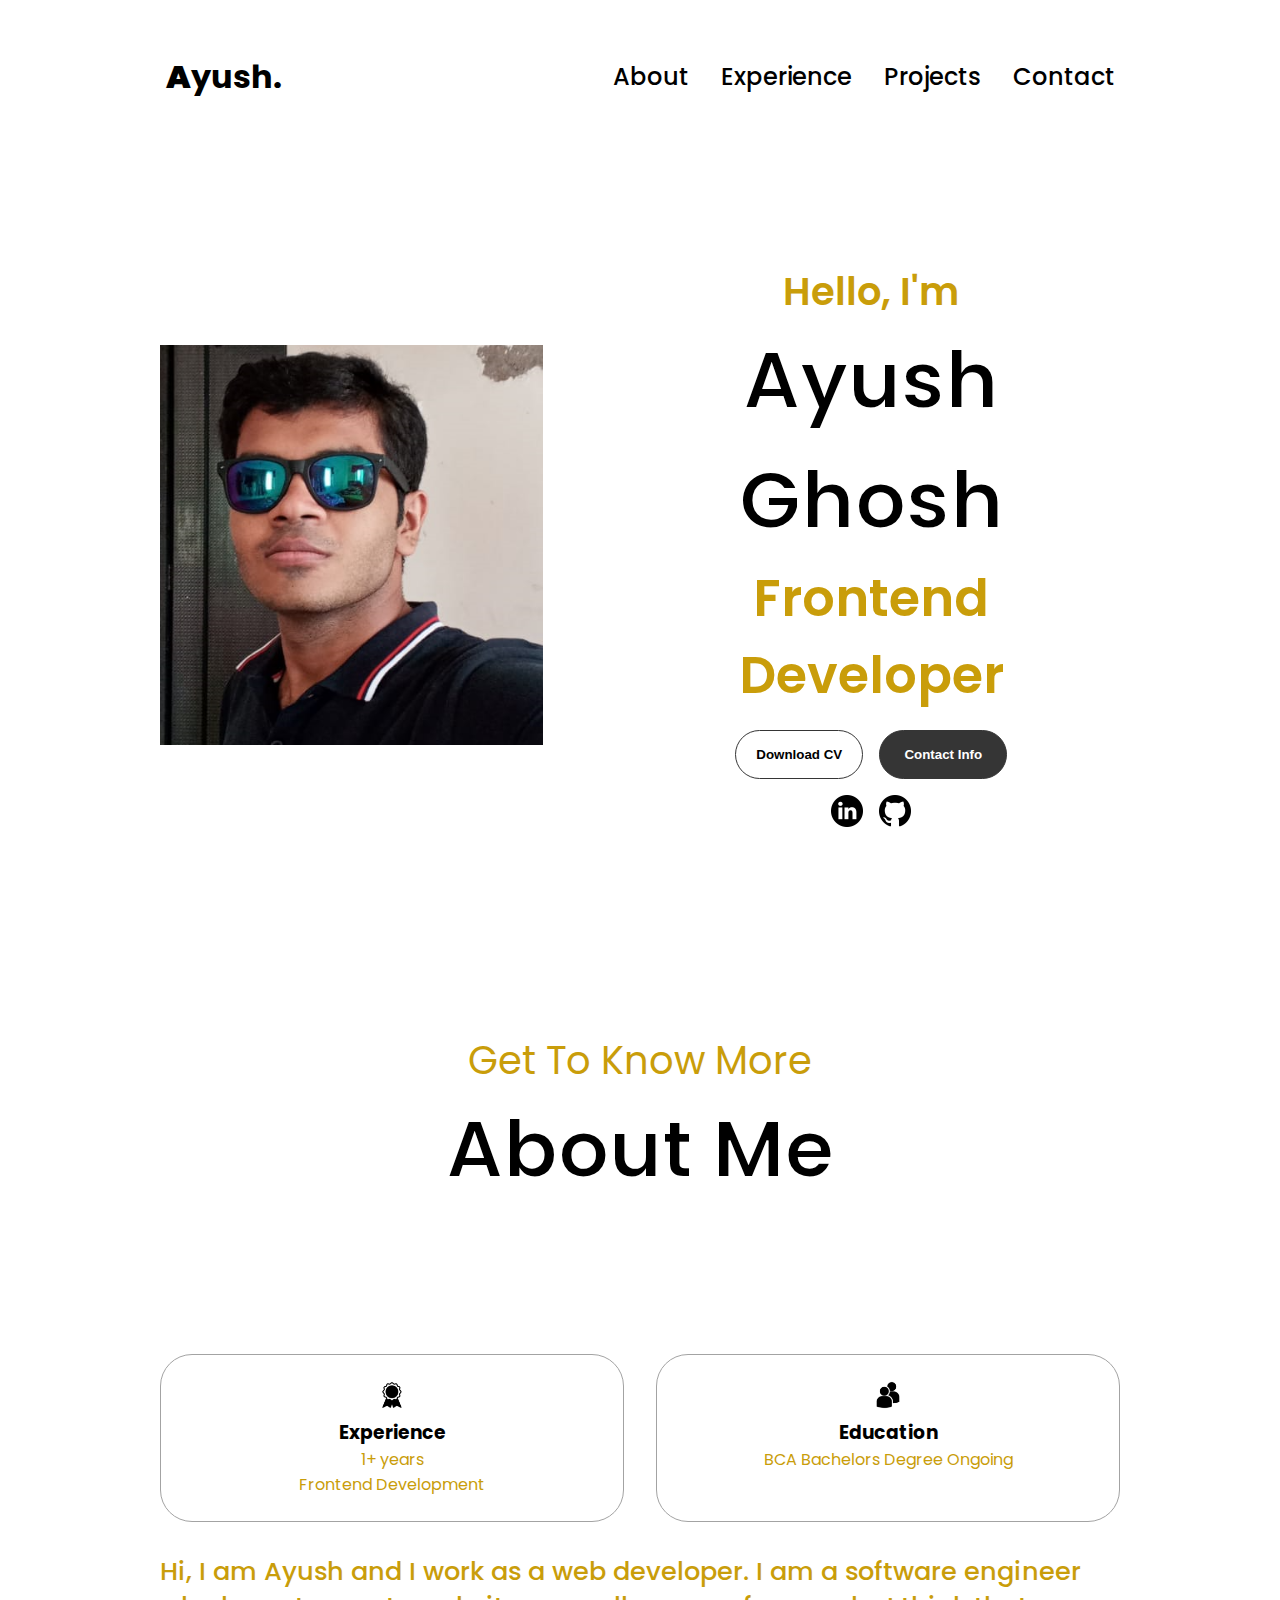
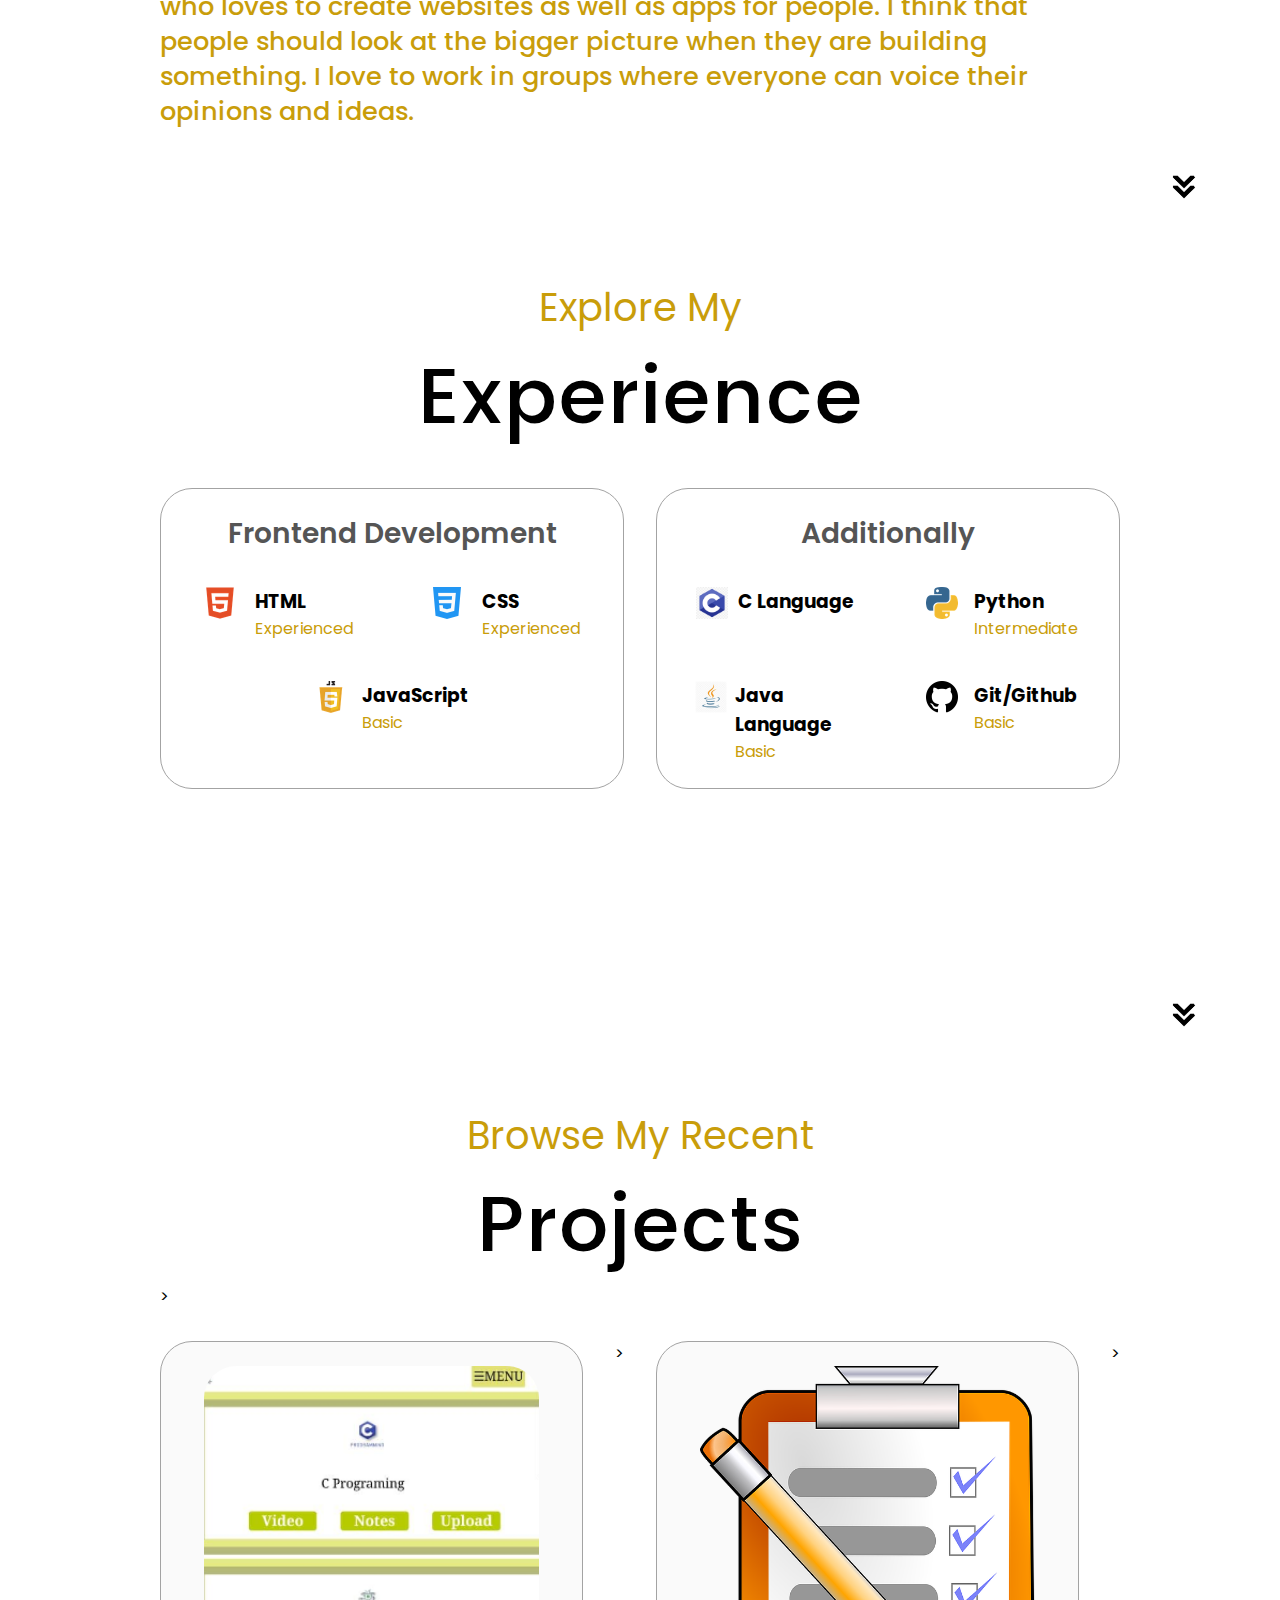
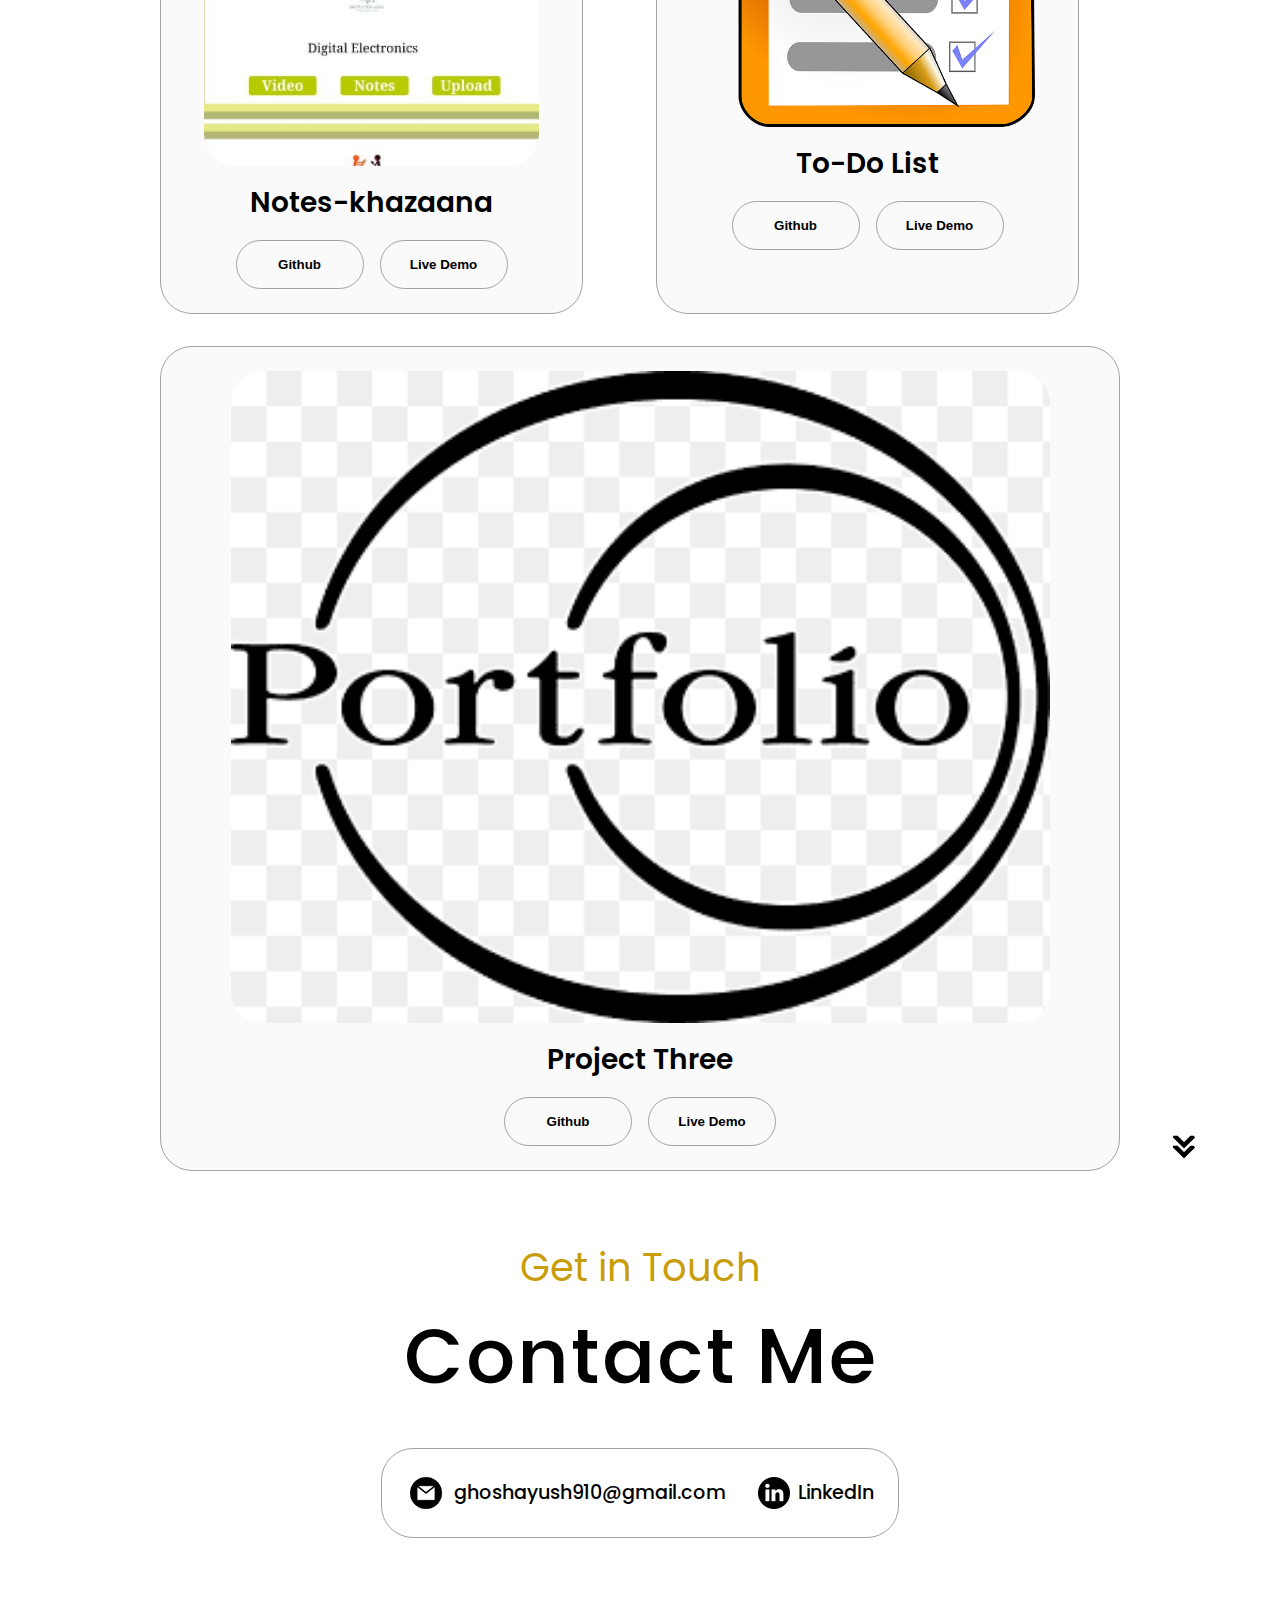
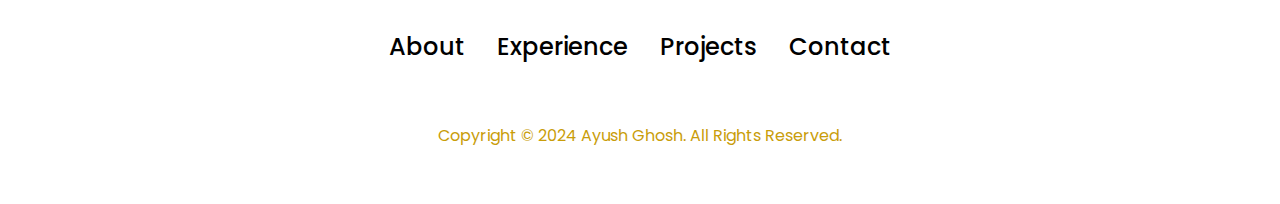
==== commit 383086a5: "change in html" ====
--- a/index.html
+++ b/index.html
@@ -165,7 +165,7 @@
                 <div>
                   <h3>C Language</h3>
                 </div>
-              </article>r
+              </article>
               <article>
                 <img
                   src="python.png"
@@ -290,7 +290,7 @@
               </button>
               <button
                 class="btn btn-color-2 project-btn"
-                onclick="location.href='https://66ad22f1388a07a23d4ab0c1--splendid-torrone-ef3aa3.netlify.app'"
+                onclick="location.href='https://66ad2b88882592ab816a87fe--splendid-torrone-ef3aa3.netlify.app/'"
               >
                 Live Demo
               </button>
